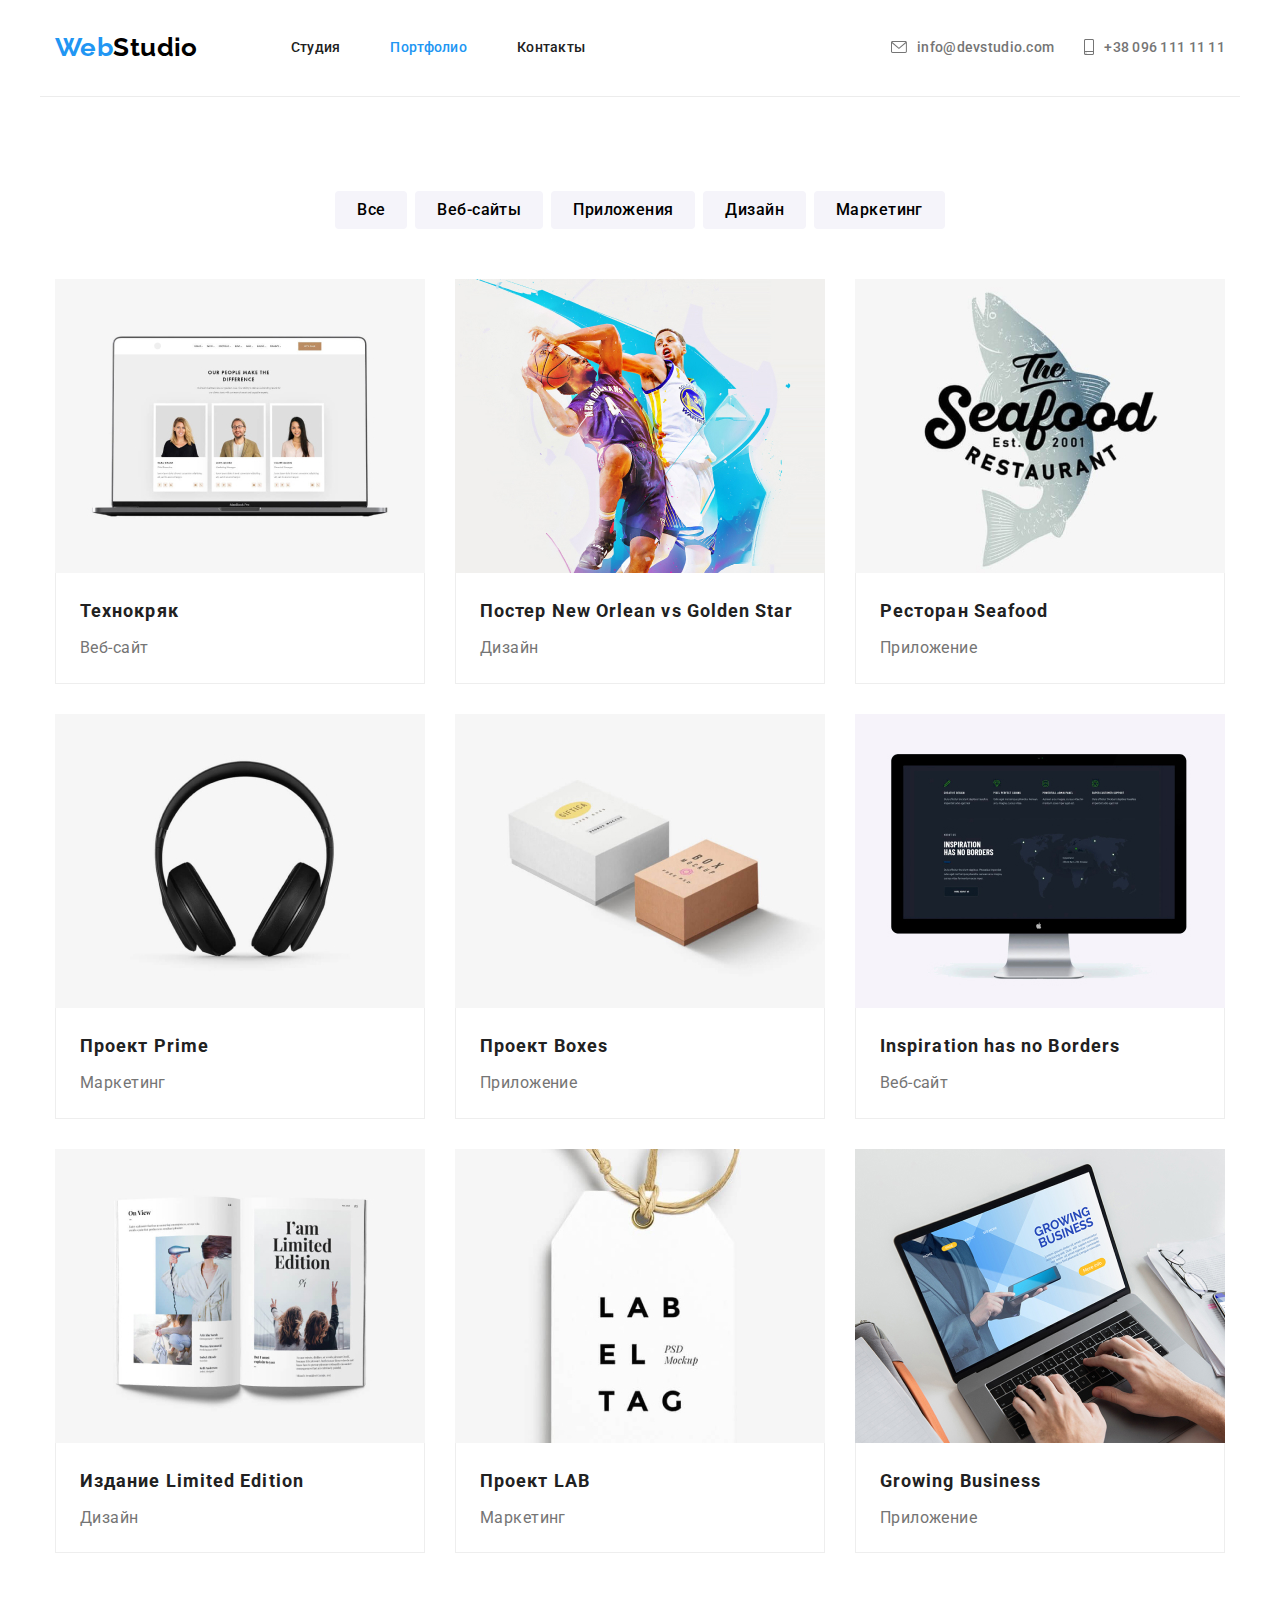
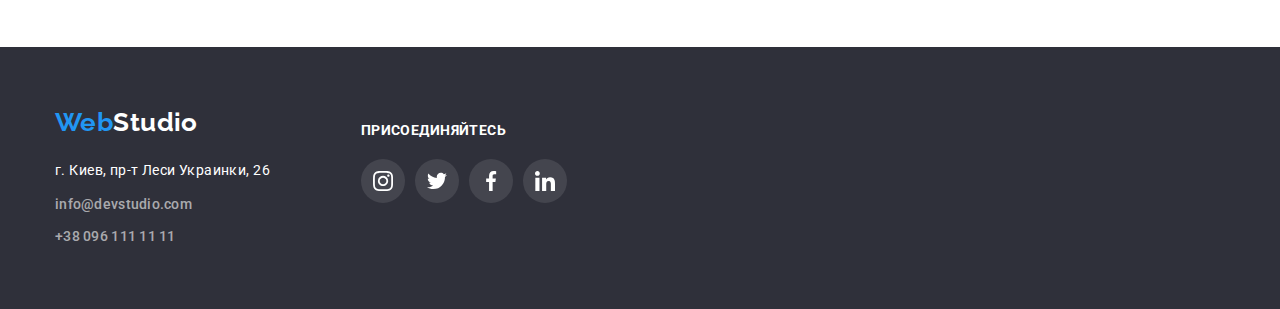
==== portfolio.html @ ec6b6000 "Start" ====
<!DOCTYPE html>
<html lang="en">
  <head>
    <meta charset="UTF-8" />
    <meta http-equiv="X-UA-Compatible" content="IE=edge" />
    <meta name="viewport" content="width=device-width, initial-scale=1.0" />
    <title>Студия</title>
    <link rel="preconnect" href="https://fonts.googleapis.com" />
    <link rel="preconnect" href="https://fonts.gstatic.com" crossorigin />
    <link
      rel="stylesheet"
      href="https://fonts.googleapis.com/css2?family=Raleway:wght@700&family=Roboto:wght@400;500;700;900&display=swap"
    />
    <link
      rel="stylesheet"
      href="https://cdnjs.cloudflare.com/ajax/libs/modern-normalize/1.0.0/modern-normalize.min.css"
    />
    <link rel="stylesheet" href="./css/styles.css" />
  </head>
  <body>
    <!-- Шапка сайта -->
    <header>
      <div class="container">
        <nav class="site-nav">
          <a class="logo" href="./index.html"><span>Web</span>Studio</a>
          <ul class="list menu">
            <li><a class="link" href="./index.html">Студия</a></li>
            <li><a class="link current" href="./portfolio.html">Портфолио</a></li>
            <li><a class="link" href="">Контакты</a></li>
          </ul>
        </nav>
        <ul class="list contacts-header">
          <li>
            <a class="link" href="mailto:info@devstudio.com">
              <svg width="16px" height="12px">
                <use href="./images/icons_sprite.svg#icon-contact-email"></use>
              </svg>
              <span> info@devstudio.com </span>
            </a>
          </li>
          <li>
            <a class="link" href="tel:+380961111111">
              <svg width="10px" height="16px">
                <use href="./images/icons_sprite.svg#icon-contact-phone"></use>
              </svg>
              <span> +38 096 111 11 11 </span>
            </a>
          </li>
        </ul>
      </div>
    </header>

    <!-- Уникальный контент страницы-->
    <main class="portfolio">
      <section class="section">
        <div class="container">
          <ul class="list buttons">
            <li>
              <button type="button">Все</button>
            </li>
            <li>
              <button type="button">Веб-сайты</button>
            </li>
            <li>
              <button type="button">Приложения</button>
            </li>
            <li>
              <button type="button">Дизайн</button>
            </li>
            <li>
              <button type="button">Маркетинг</button>
            </li>
          </ul>
          <ul class="list portfolio-list">
            <li class="portfolio-card">
              <a href="">
                <img src="./images/portf_technokryak.jpg" width="370" alt="Фото веб-сайта" />
                <div class="portfolio-text">
                  <h2 class="portfolio-title">Технокряк</h2>
                  <p class="portfolio-description">Веб-сайт</p>
                </div>
              </a>
            </li>
            <li class="portfolio-card">
              <a href="">
                <img src="./images/portf_poster.jpg" width="370" alt="Фото постера" />
                <div class="portfolio-text">
                  <h2 class="portfolio-title">Постер New Orlean vs Golden Star</h2>
                  <p class="portfolio-description">Дизайн</p>
                </div>
              </a>
            </li>
            <li class="portfolio-card">
              <a href="">
                <img src="./images/portf_seafood.jpg" width="370" alt="Фото приложения" />
                <div class="portfolio-text">
                  <h2 class="portfolio-title">Ресторан Seafood</h2>
                  <p class="portfolio-description">Приложение</p>
                </div>
              </a>
            </li>
            <li class="portfolio-card">
              <a href="">
                <img src="./images/portf_prime.jpg" width="370" alt="Фото маркетинг продукта" />
                <div class="portfolio-text">
                  <h2 class="portfolio-title">Проект Prime</h2>
                  <p class="portfolio-description">Маркетинг</p>
                </div>
              </a>
            </li>
            <li class="portfolio-card">
              <a href="">
                <img src="./images/portf_boxes.jpg" width="370" alt="Фото приложения" />
                <div class="portfolio-text">
                  <h2 class="portfolio-title">Проект Boxes</h2>
                  <p class="portfolio-description">Приложение</p>
                </div>
              </a>
            </li>
            <li class="portfolio-card">
              <a href="">
                <img src="./images/portf_inspiration.jpg" width="370" alt="Фото веб-сайта" />
                <div class="portfolio-text">
                  <h2 class="portfolio-title">Inspiration has no Borders</h2>
                  <p class="portfolio-description">Веб-сайт</p>
                </div>
              </a>
            </li>
            <li class="portfolio-card">
              <a href="">
                <img src="./images/portf_le.jpg" width="370" alt="Фото журнала" />
                <div class="portfolio-text">
                  <h2 class="portfolio-title">Издание Limited Edition</h2>
                  <p class="portfolio-description">Дизайн</p>
                </div>
              </a>
            </li>
            <li class="portfolio-card">
              <a href="">
                <img src="./images/portf_lab.jpg" width="370" alt="Фото маркетинг продукта" />
                <div class="portfolio-text">
                  <h2 class="portfolio-title">Проект LAB</h2>
                  <p class="portfolio-description">Маркетинг</p>
                </div>
              </a>
            </li>
            <li class="portfolio-card">
              <a href="">
                <img src="./images/portf_gb.jpg" width="370" alt="Фото приложения" />
                <div class="portfolio-text">
                  <h2 class="portfolio-title">Growing Business</h2>
                  <p class="portfolio-description">Приложение</p>
                </div>
              </a>
            </li>
          </ul>
        </div>
      </section>
    </main>

    <!-- Футер -->
    <footer>
      <div class="container">
        <div class="div-contacts">
          <a class="logo" href="./index.html"><span>Web</span>Studio</a>
          <address>г. Киев, пр-т Леси Украинки, 26</address>
          <ul class="list contacts-footer">
            <li><a class="link" href="mailto:info@devstudio.com">info@devstudio.com</a></li>
            <li><a class="link" href="tel:+380961111111">+38 096 111 11 11</a></li>
          </ul>
        </div>
        <div class="follow-us">
          <h3 class="follow-us-title">Присоединяйтесь</h3>
          <ul class="list">
            <li>
              <a class="icon" href="">
                <svg width="20px" height="20px">
                  <use href="./images/icons_sprite.svg#icon-instagram"></use>
                </svg>
              </a>
            </li>
            <li>
              <a class="icon" href="">
                <svg width="20px" height="20px">
                  <use href="./images/icons_sprite.svg#icon-twitter"></use>
                </svg>
              </a>
            </li>
            <li>
              <a class="icon" href="">
                <svg width="20px" height="20px">
                  <use href="./images/icons_sprite.svg#icon-facebook"></use>
                </svg>
              </a>
            </li>
            <li>
              <a class="icon" href="">
                <svg width="20px" height="20px">
                  <use href="./images/icons_sprite.svg#icon-linkedin"></use>
                </svg>
              </a>
            </li>
          </ul>
        </div>
      </div>
    </footer>
  </body>
</html>
---- css/styles.css ----
:root {
  --color-white: #ffffff;
  --color-black: #000000;
  --color-primary-text: #212121;
  --color-secondary-text: #757575;
  --color-accent: #2196f3;
  --color-contact-footer: rgba(255, 255, 255, 0.6);
}

body {
  background-color: var(--color-white);
  color: var(--color-primary-text);
  font-family: 'Roboto', sans-serif;
  letter-spacing: 0.03em;
  font-size: 14px;
  line-height: 1.2;
}

a {
  text-decoration: none;
  color: inherit;
}

.list {
  list-style: none;
}

h1,
h2,
h3,
h4,
h5,
h6,
p,
ul {
  margin: 0;
  padding-inline-start: 0;
}

img {
  display: block;
}

.container {
  width: 1200px;
  margin: 0 auto;
  padding-left: 15px;
  padding-right: 15px;
}

.section {
  padding-top: 94px;
  padding-bottom: 94px;
}

/* Шапка сайта */

header .container {
  display: flex;
  align-items: center;

  padding-top: 24px;
  padding-bottom: 25px;
  border-bottom: 1px solid #ececec;
}

header .link {
  padding-top: 15px;
  padding-bottom: 15px;
}

.site-nav {
  display: flex;
}

.logo {
  margin-right: 93px;

  color: var(--color-black);
  font-family: 'Raleway', sans-serif;
  font-weight: 700;
  font-size: 26px;
}

.menu,
.contacts-header {
  display: flex;
  align-items: center;

  font-weight: 500;
  letter-spacing: 0.02em;
  fill: var(--color-secondary-text);
}

.menu li:not(:last-child) {
  margin-right: 50px;
}

.contacts-header li:not(:last-child) {
  margin-right: 30px;
}

.contacts-header {
  margin-left: auto;
  color: var(--color-secondary-text);
}

.contacts-header .link {
  display: flex;
  align-items: center;
}

.contacts-header svg {
  margin-right: 10px;
}

header .link:hover,
header .link:focus,
.current {
  color: var(--color-accent);
  fill: var(--color-accent);
}

/* Main Студия*/

.section.hero {
  background-image: linear-gradient(rgba(47, 48, 58, 0.4), rgba(47, 48, 58, 0.4)),
    url(../images/background-hero.jpg);
  background-size: 1600px;
  background-repeat: no-repeat;
  background-position: center;
  background-color: #2f303a;

  padding-top: 200px;
  padding-bottom: 200px;
}

.hero-title {
  margin-left: auto;
  margin-right: auto;
  margin-bottom: 30px;
  width: 696px;

  color: var(--color-white);
  font-weight: 900;
  font-size: 44px;
  line-height: 1.36;
  text-align: center;
  letter-spacing: 0.06em;
  text-transform: uppercase;
}

.hero button {
  display: block;
  margin: 0 auto;
  padding: 10px 32px;
  border-color: var(--color-accent);
  border-radius: 4px;
  border-style: none;
  min-width: 200px;

  color: var(--color-white);
  background-color: var(--color-accent);
  font-family: inherit;
  font-weight: 700;
  font-size: 16px;
  line-height: 1.9;
  text-align: center;
  letter-spacing: 0.06em;
}

.hero button:hover {
  cursor: pointer;
}

.feature {
  display: flex;
  flex-wrap: wrap;
}

.feature-card {
  display: flex;
  flex-direction: column;
  width: calc((100% - 90px) / 4);
}

.feature-card:not(:last-child) {
  margin-right: 30px;
}

.feature-icon {
  background-color: #f5f4fa;
  border-radius: 4px;
  padding: 25px 100px;
  margin-bottom: 30px;
}

.feature-title {
  margin-bottom: 10px;

  font-weight: 700;
  text-transform: uppercase;
}

.feature-discription {
  color: var(--color-secondary-text);
  line-height: 1.71;
}

.section-title {
  margin-bottom: 50px;

  font-weight: 700;
  font-size: 36px;
  text-align: center;
}

.wedo {
  padding-top: 0px;
}

.wedo .list {
  display: flex;
  flex-wrap: wrap;
}

.wedo .list li:not(:last-child) {
  margin-right: 30px;
}

.team {
  background-color: #f5f4fa;
}

.list.team {
  display: flex;
  flex-wrap: wrap;
}

.card-team:not(:last-child) {
  margin-right: 30px;
}

.card-team {
  width: calc((100% - 90px) / 4);
  box-shadow: 0px 1px 3px rgba(0, 0, 0, 0.12), 0px 1px 1px rgba(0, 0, 0, 0.14),
    0px 2px 1px rgba(0, 0, 0, 0.2);
  border-radius: 0px 0px 4px 4px;
  padding-bottom: 30px;

  background-color: var(--color-white);
}

.team-photo {
  margin-bottom: 30px;
}

.team-title {
  margin-bottom: 10px;

  font-weight: 500;
  font-size: 16px;
  text-align: center;
}

.team-discription {
  color: var(--color-secondary-text);
  font-size: 16px;
  text-align: center;
  margin-bottom: 16px;
}

.list.team-social {
  display: flex;
  justify-content: center;
}

.team-social li:not(:last-child) {
  margin-right: 10px;
}

.team-social .icon {
  display: block;
  width: 44px;
  height: 44px;
  padding-left: 12px;
  padding-top: 12px;
  fill: #afb1b8;
  border-radius: 50%;
}

.team-social .icon:hover {
  fill: white;
  background-color: var(--color-accent);
}

.list.clients {
  display: flex;
  justify-content: center;
}

.clients li:not(:last-child) {
  margin-right: 30px;
}

.clients .icon {
  display: flex;
  width: 170px;
  height: 92px;
  justify-content: center;
  align-items: center;
  fill: #afb1b8;
  border-radius: 4px;
  border: 1px solid #afb1b8;
}

.clients .icon:hover {
  fill: var(--color-accent);
  border-color: var(--color-accent);
}

/* Main Портфолио */
.buttons {
  display: flex;
  flex-wrap: wrap;
  justify-content: center;

  margin-bottom: 50px;
}

.buttons li:not(:last-child) {
  margin-right: 8px;
}

.portfolio button {
  padding: 6px 22px;
  border-radius: 4px;
  border-style: none;

  background-color: #f5f4fa;
  font-family: inherit;
  font-weight: 500;
  font-size: 16px;
  line-height: 1.62;
  text-align: center;
  letter-spacing: inherit;
}

.portfolio button:hover,
.portfolio button:focus {
  background-color: var(--color-accent);
  color: var(--color-white);
  cursor: pointer;
  box-shadow: 0px 2px 2px 0px #0000001f;
  box-shadow: 0px 1px 2px 0px #00000014;
  box-shadow: 0px 3px 1px 0px #0000001a;
}

.portfolio-list {
  display: flex;
  flex-wrap: wrap;
}

.portfolio-card {
  width: calc((100% - 60px) / 3);

  margin-bottom: 30px;
}

.portfolio-card:hover {
  box-shadow: 1px 4px 6px 0px #00000029;
  box-shadow: 0px 4px 4px 0px #0000000f;
  box-shadow: 0px 1px 1px 0px #0000001f;
}

.portfolio-card:not(:nth-child(3n)) {
  margin-right: 30px;
}

.portfolio-card:nth-last-child(-n + 3) {
  margin-bottom: 0px;
}

.portfolio-text {
  padding: 20px 24px;

  border-right: 1px solid #eeeeee;
  border-bottom: 1px solid #eeeeee;
  border-left: 1px solid #eeeeee;
}

.portfolio-title {
  margin-bottom: 4px;

  font-weight: 700;
  font-size: 18px;
  line-height: 2;
  letter-spacing: 0.06em;
}

.portfolio-description {
  color: var(--color-secondary-text);
  font-size: 16px;
  line-height: 1.87;
}

/* Подвал */

footer {
  padding-top: 60px;
  padding-bottom: 60px;
  background-color: #2f303a;
}

footer .container {
  display: flex;
}

.div-contacts {
  margin-right: 70px;
}

.follow-us {
  margin-top: 15px;
}

footer .logo {
  display: inline-block;
  margin-bottom: 20px;

  color: var(--color-white);
}

.logo span {
  color: var(--color-accent);
}

footer address {
  margin-bottom: 10px;

  font-style: normal;
  color: var(--color-white);
  line-height: 1.71;
}

.contacts-footer {
  color: var(--color-contact-footer);
  line-height: 1.71;
  font-weight: 500;
  letter-spacing: 0.02em;
}

.contacts-footer li:not(:last-child) {
  margin-bottom: 9px;
}

footer .link:hover,
footer .link:focus {
  color: var(--color-accent);
}

.follow-us-title {
  color: var(--color-white);
  margin-bottom: 20px;

  font-weight: 700;
  font-size: 14px;
  line-height: 1.2;
  text-transform: uppercase;

  color: #ffffff;
}

.follow-us .list {
  display: flex;
}

.follow-us li:not(:last-child) {
  margin-right: 10px;
}

.follow-us .icon {
  display: block;
  width: 44px;
  height: 44px;
  padding-left: 12px;
  padding-top: 12px;
  fill: var(--color-white);
  border-radius: 50%;
  background: rgba(255, 255, 255, 0.1);
}

.follow-us .icon:hover {
  background-color: var(--color-accent);
}
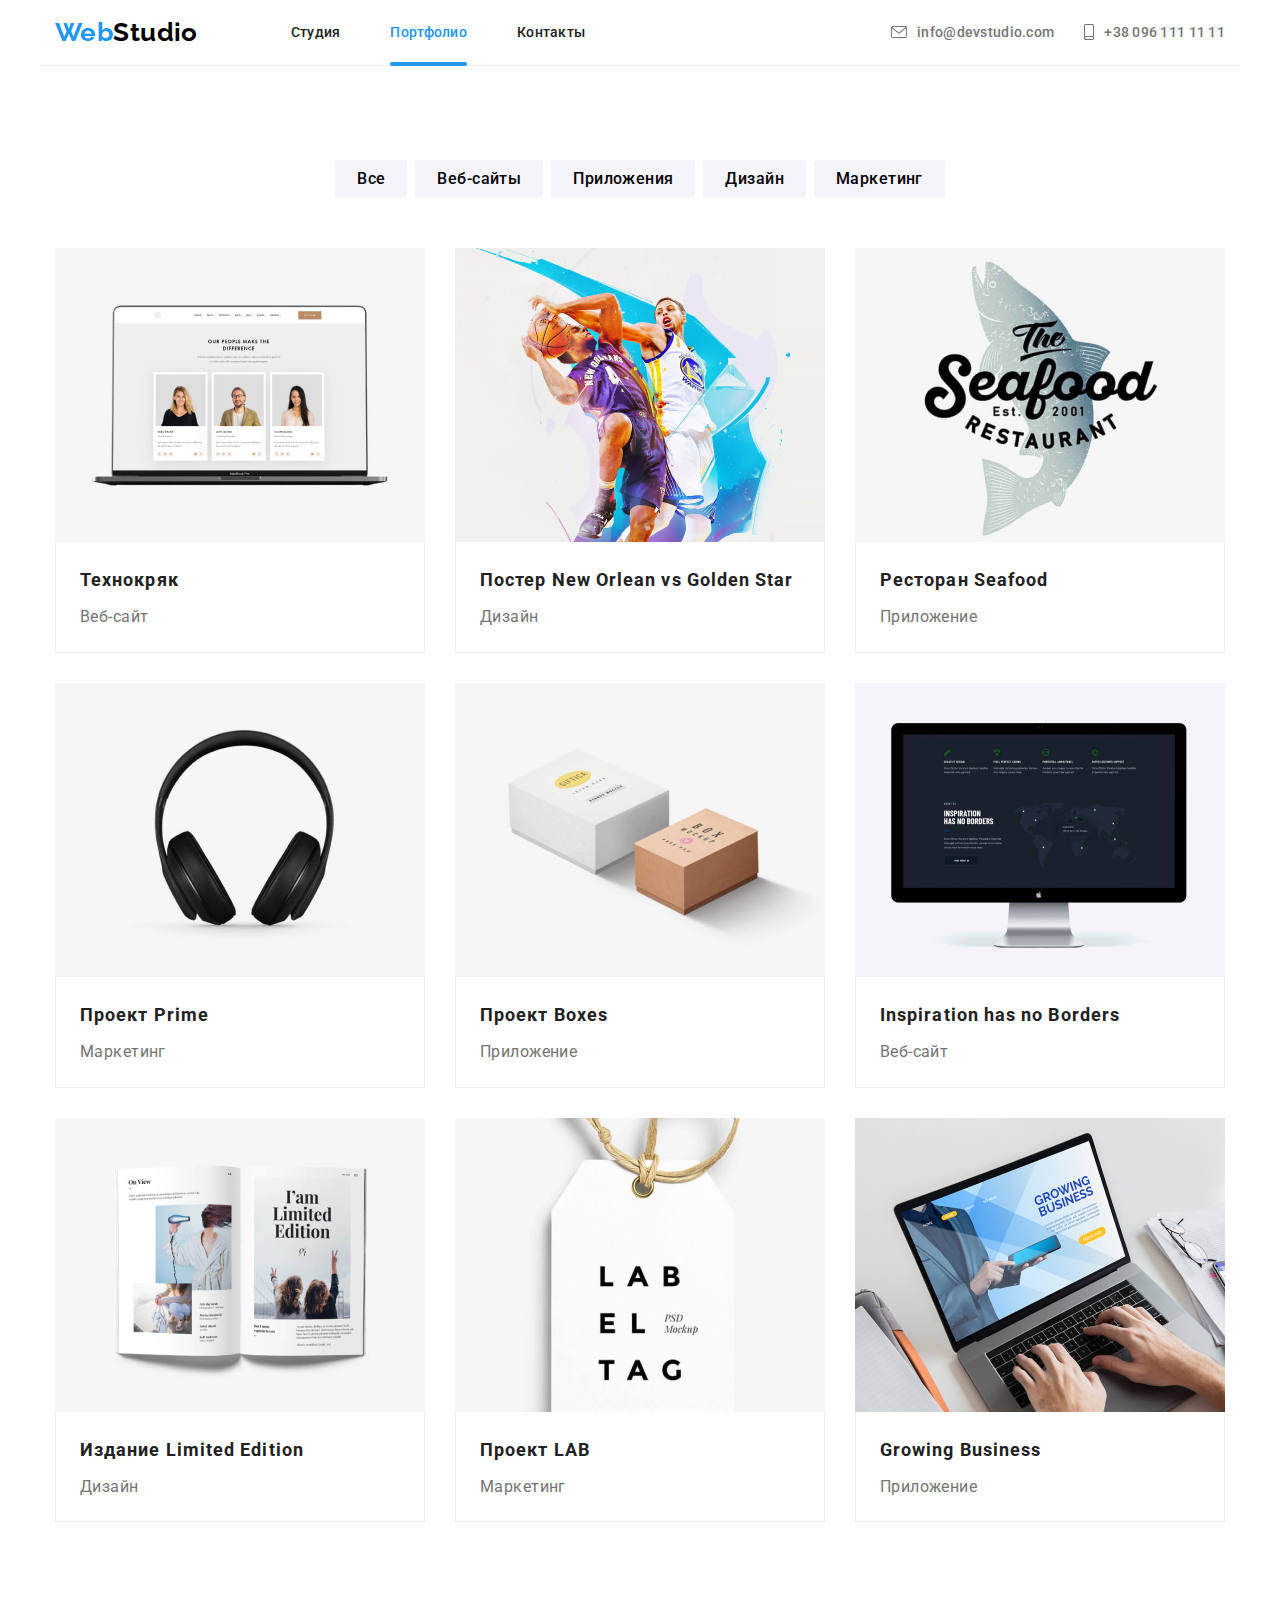
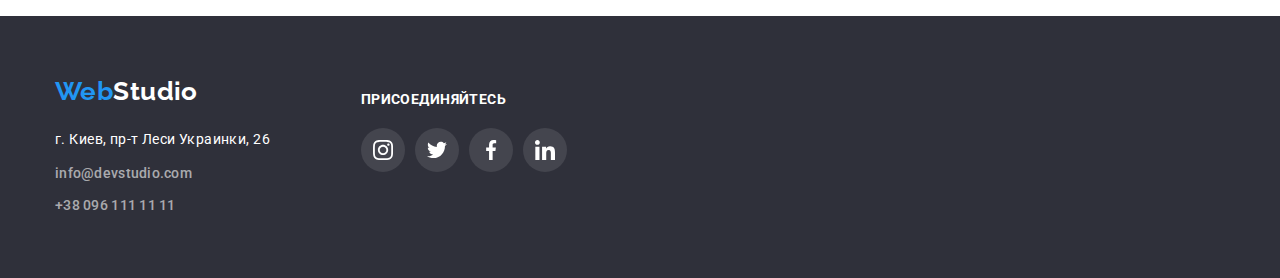
==== commit 0ffc288f: "work" ====
--- a/portfolio.html
+++ b/portfolio.html
@@ -4,7 +4,7 @@
     <meta charset="UTF-8" />
     <meta http-equiv="X-UA-Compatible" content="IE=edge" />
     <meta name="viewport" content="width=device-width, initial-scale=1.0" />
-    <title>Студия</title>
+    <title>Портфолио</title>
     <link rel="preconnect" href="https://fonts.googleapis.com" />
     <link rel="preconnect" href="https://fonts.gstatic.com" crossorigin />
     <link
@@ -73,8 +73,15 @@
           </ul>
           <ul class="list portfolio-list">
             <li class="portfolio-card">
-              <a href="">
-                <img src="./images/portf_technokryak.jpg" width="370" alt="Фото веб-сайта" />
+              <a class="portfolio-card-link" href="">
+                <div class="portfolio-image">
+                  <img src="./images/portf_technokryak.jpg" width="370" alt="Фото веб-сайта" />
+                  <p class="portfolio-about">
+                    Технокряк это современная площадка распространения коронавируса. Компании
+                    используют эту платформу для цифрового шпионажа и атак на защищённые сервера
+                    конкурентов.
+                  </p>
+                </div>
                 <div class="portfolio-text">
                   <h2 class="portfolio-title">Технокряк</h2>
                   <p class="portfolio-description">Веб-сайт</p>
@@ -82,8 +89,15 @@
               </a>
             </li>
             <li class="portfolio-card">
-              <a href="">
-                <img src="./images/portf_poster.jpg" width="370" alt="Фото постера" />
+              <a class="portfolio-card-link" href="">
+                <div class="portfolio-image">
+                  <img src="./images/portf_poster.jpg" width="370" alt="Фото веб-сайта" />
+                  <p class="portfolio-about">
+                    Технокряк это современная площадка распространения коронавируса. Компании
+                    используют эту платформу для цифрового шпионажа и атак на защищённые сервера
+                    конкурентов.
+                  </p>
+                </div>
                 <div class="portfolio-text">
                   <h2 class="portfolio-title">Постер New Orlean vs Golden Star</h2>
                   <p class="portfolio-description">Дизайн</p>
@@ -91,8 +105,15 @@
               </a>
             </li>
             <li class="portfolio-card">
-              <a href="">
-                <img src="./images/portf_seafood.jpg" width="370" alt="Фото приложения" />
+              <a class="portfolio-card-link" href="">
+                <div class="portfolio-image">
+                  <img src="./images/portf_seafood.jpg" width="370" alt="Фото веб-сайта" />
+                  <p class="portfolio-about">
+                    Технокряк это современная площадка распространения коронавируса. Компании
+                    используют эту платформу для цифрового шпионажа и атак на защищённые сервера
+                    конкурентов.
+                  </p>
+                </div>
                 <div class="portfolio-text">
                   <h2 class="portfolio-title">Ресторан Seafood</h2>
                   <p class="portfolio-description">Приложение</p>
@@ -100,8 +121,15 @@
               </a>
             </li>
             <li class="portfolio-card">
-              <a href="">
-                <img src="./images/portf_prime.jpg" width="370" alt="Фото маркетинг продукта" />
+              <a class="portfolio-card-link" href="">
+                <div class="portfolio-image">
+                  <img src="./images/portf_prime.jpg" width="370" alt="Фото веб-сайта" />
+                  <p class="portfolio-about">
+                    Технокряк это современная площадка распространения коронавируса. Компании
+                    используют эту платформу для цифрового шпионажа и атак на защищённые сервера
+                    конкурентов.
+                  </p>
+                </div>
                 <div class="portfolio-text">
                   <h2 class="portfolio-title">Проект Prime</h2>
                   <p class="portfolio-description">Маркетинг</p>
@@ -109,8 +137,15 @@
               </a>
             </li>
             <li class="portfolio-card">
-              <a href="">
-                <img src="./images/portf_boxes.jpg" width="370" alt="Фото приложения" />
+              <a class="portfolio-card-link" href="">
+                <div class="portfolio-image">
+                  <img src="./images/portf_boxes.jpg" width="370" alt="Фото веб-сайта" />
+                  <p class="portfolio-about">
+                    Технокряк это современная площадка распространения коронавируса. Компании
+                    используют эту платформу для цифрового шпионажа и атак на защищённые сервера
+                    конкурентов.
+                  </p>
+                </div>
                 <div class="portfolio-text">
                   <h2 class="portfolio-title">Проект Boxes</h2>
                   <p class="portfolio-description">Приложение</p>
@@ -118,8 +153,15 @@
               </a>
             </li>
             <li class="portfolio-card">
-              <a href="">
-                <img src="./images/portf_inspiration.jpg" width="370" alt="Фото веб-сайта" />
+              <a class="portfolio-card-link" href="">
+                <div class="portfolio-image">
+                  <img src="./images/portf_inspiration.jpg" width="370" alt="Фото веб-сайта" />
+                  <p class="portfolio-about">
+                    Технокряк это современная площадка распространения коронавируса. Компании
+                    используют эту платформу для цифрового шпионажа и атак на защищённые сервера
+                    конкурентов.
+                  </p>
+                </div>
                 <div class="portfolio-text">
                   <h2 class="portfolio-title">Inspiration has no Borders</h2>
                   <p class="portfolio-description">Веб-сайт</p>
@@ -127,8 +169,15 @@
               </a>
             </li>
             <li class="portfolio-card">
-              <a href="">
-                <img src="./images/portf_le.jpg" width="370" alt="Фото журнала" />
+              <a class="portfolio-card-link" href="">
+                <div class="portfolio-image">
+                  <img src="./images/portf_le.jpg" width="370" alt="Фото веб-сайта" />
+                  <p class="portfolio-about">
+                    Технокряк это современная площадка распространения коронавируса. Компании
+                    используют эту платформу для цифрового шпионажа и атак на защищённые сервера
+                    конкурентов.
+                  </p>
+                </div>
                 <div class="portfolio-text">
                   <h2 class="portfolio-title">Издание Limited Edition</h2>
                   <p class="portfolio-description">Дизайн</p>
@@ -136,8 +185,15 @@
               </a>
             </li>
             <li class="portfolio-card">
-              <a href="">
-                <img src="./images/portf_lab.jpg" width="370" alt="Фото маркетинг продукта" />
+              <a class="portfolio-card-link" href="">
+                <div class="portfolio-image">
+                  <img src="./images/portf_lab.jpg" width="370" alt="Фото веб-сайта" />
+                  <p class="portfolio-about">
+                    Технокряк это современная площадка распространения коронавируса. Компании
+                    используют эту платформу для цифрового шпионажа и атак на защищённые сервера
+                    конкурентов.
+                  </p>
+                </div>
                 <div class="portfolio-text">
                   <h2 class="portfolio-title">Проект LAB</h2>
                   <p class="portfolio-description">Маркетинг</p>
@@ -145,8 +201,15 @@
               </a>
             </li>
             <li class="portfolio-card">
-              <a href="">
-                <img src="./images/portf_gb.jpg" width="370" alt="Фото приложения" />
+              <a class="portfolio-card-link" href="">
+                <div class="portfolio-image">
+                  <img src="./images/portf_gb.jpg" width="370" alt="Фото веб-сайта" />
+                  <p class="portfolio-about">
+                    Технокряк это современная площадка распространения коронавируса. Компании
+                    используют эту платформу для цифрового шпионажа и атак на защищённые сервера
+                    конкурентов.
+                  </p>
+                </div>
                 <div class="portfolio-text">
                   <h2 class="portfolio-title">Growing Business</h2>
                   <p class="portfolio-description">Приложение</p>
--- a/css/styles.css
+++ b/css/styles.css
@@ -53,27 +53,26 @@
   padding-bottom: 94px;
 }
 
+*:hover,
+*:focus {
+  transition-duration: 250ms;
+  transition-timing-function: cubic-bezier(0.4, 0, 0.2, 1);
+}
+
 /* Шапка сайта */
 
 header .container {
   display: flex;
   align-items: center;
-
-  padding-top: 24px;
-  padding-bottom: 25px;
   border-bottom: 1px solid #ececec;
 }
 
-header .link {
-  padding-top: 15px;
-  padding-bottom: 15px;
-}
-
 .site-nav {
   display: flex;
 }
 
 .logo {
+  align-self: center;
   margin-right: 93px;
 
   color: var(--color-black);
@@ -85,11 +84,17 @@
 .menu,
 .contacts-header {
   display: flex;
-  align-items: center;
+  align-items: stretch;
 
   font-weight: 500;
   letter-spacing: 0.02em;
   fill: var(--color-secondary-text);
+}
+
+.menu li {
+  position: relative;
+  padding-top: 24px;
+  padding-bottom: 24px;
 }
 
 .menu li:not(:last-child) {
@@ -119,6 +124,19 @@
 .current {
   color: var(--color-accent);
   fill: var(--color-accent);
+}
+
+.current::after {
+  position: absolute;
+  bottom: -1px;
+  left: 0;
+
+  content: '';
+  width: 100%;
+  height: 4px;
+  border-radius: 2px;
+
+  background-color: var(--color-accent);
 }
 
 /* Main Студия*/
@@ -228,6 +246,27 @@
   margin-right: 30px;
 }
 
+.wedo-item {
+  position: relative;
+}
+
+.wedo-description {
+  position: absolute;
+  bottom: 0;
+
+  display: flex;
+  justify-content: center;
+  align-items: center;
+  width: 100%;
+  height: 70px;
+
+  font-weight: 700;
+  text-transform: uppercase;
+  color: var(--color-white);
+
+  background-color: rgba(47, 48, 58, 0.8);
+}
+
 .team {
   background-color: #f5f4fa;
 }
@@ -289,7 +328,8 @@
   border-radius: 50%;
 }
 
-.team-social .icon:hover {
+.team-social .icon:hover,
+.team-social .icon:focus {
   fill: white;
   background-color: var(--color-accent);
 }
@@ -314,7 +354,8 @@
   border: 1px solid #afb1b8;
 }
 
-.clients .icon:hover {
+.clients .icon:hover,
+.clients .icon:focus {
   fill: var(--color-accent);
   border-color: var(--color-accent);
 }
@@ -367,7 +408,9 @@
   margin-bottom: 30px;
 }
 
-.portfolio-card:hover {
+.portfolio-card-link:hover,
+.portfolio-card-link:focus {
+  display: block;
   box-shadow: 1px 4px 6px 0px #00000029;
   box-shadow: 0px 4px 4px 0px #0000000f;
   box-shadow: 0px 1px 1px 0px #0000001f;
@@ -379,6 +422,40 @@
 
 .portfolio-card:nth-last-child(-n + 3) {
   margin-bottom: 0px;
+}
+
+.portfolio-image {
+  position: relative;
+  overflow: hidden;
+}
+
+.portfolio-about {
+  position: absolute;
+  top: 0;
+  transform: translate(0, 101%);
+
+  transition-property: transform;
+  transition-duration: 250ms;
+  transition-timing-function: cubic-bezier(0.4, 0, 0.2, 1);
+
+  display: flex;
+  align-items: center;
+
+  width: 100%;
+  height: 100%;
+  background-color: rgba(33, 150, 243, 0.9);
+
+  padding-left: 24px;
+  padding-right: 24px;
+
+  font-size: 18px;
+  line-height: 1.56;
+  color: var(--color-white);
+}
+
+.portfolio-card-link:hover .portfolio-about,
+.portfolio-card-link:focus .portfolio-about {
+  transform: translate(0, 0);
 }
 
 .portfolio-text {
@@ -490,6 +567,7 @@
   background: rgba(255, 255, 255, 0.1);
 }
 
-.follow-us .icon:hover {
+.follow-us .icon:hover,
+.follow-us .icon:focus {
   background-color: var(--color-accent);
 }
